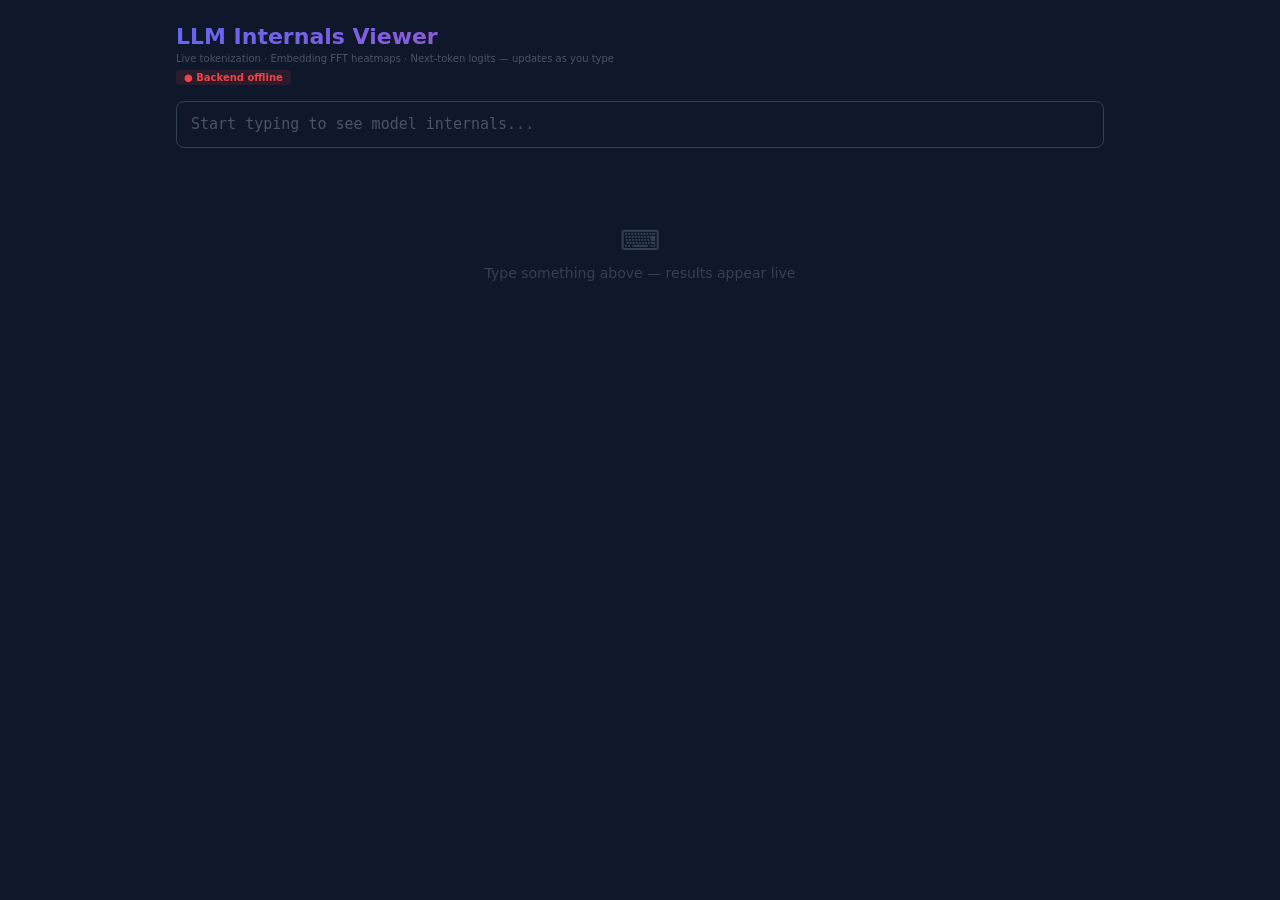
==== llm-embeddings/static/index.html @ e699a142 "llm embeddings" ====
<!DOCTYPE html>
<html lang="en">
<head>
<meta charset="utf-8" />
<meta name="viewport" content="width=device-width, initial-scale=1" />
<title>LLM Internals Viewer</title>
<style>
  *, *::before, *::after { box-sizing: border-box; margin: 0; padding: 0; }
  body { font-family: 'Inter', system-ui, sans-serif; background: #0f172a; color: #e2e8f0; min-height: 100vh; }
  .wrap { max-width: 960px; margin: 0 auto; padding: 24px 16px; }
  h1 { font-size: 22px; font-weight: 700; background: linear-gradient(135deg,#6366f1,#ec4899); -webkit-background-clip: text; -webkit-text-fill-color: transparent; }
  .sub { font-size: 10px; color: #475569; margin-top: 4px; }
  .status { font-size: 10px; padding: 2px 8px; border-radius: 4px; font-weight: 600; display: inline-block; margin-top: 6px; }
  .status.ok { background: #10b98120; color: #10b981; }
  .status.off { background: #ef444420; color: #ef4444; }

  .input-wrap { position: relative; margin: 16px 0; }
  .editor-container { position: relative; min-height: 46px; }
  .editor {
    width: 100%; min-height: 46px; padding: 12px 90px 12px 14px;
    background: transparent; border: 1px solid #334155; border-radius: 8px;
    color: transparent; caret-color: #e2e8f0;
    font-size: 15px; font-family: monospace; line-height: 1.4;
    outline: none; white-space: pre-wrap; word-wrap: break-word;
    position: relative; z-index: 2;
  }
  .editor:focus { border-color: #6366f1; }
  .editor:empty::before { content: attr(data-placeholder); color: #475569; pointer-events: none; }
  .editor-colors {
    position: absolute; top: 0; left: 0; right: 0; bottom: 0;
    padding: 12px 90px 12px 14px;
    font-size: 15px; font-family: monospace; line-height: 1.4;
    white-space: pre-wrap; word-wrap: break-word;
    pointer-events: none; z-index: 1;
    border: 1px solid transparent; border-radius: 8px;
  }
  .editor-colors span { border-radius: 2px; }
  .spinner { position: absolute; right: 14px; top: 14px; width: 18px; height: 18px; border: 2px solid #334155; border-top-color: #6366f1; border-radius: 50%; animation: spin .6s linear infinite; display: none; z-index: 3; }
  .spinner.active { display: block; }
  @keyframes spin { to { transform: rotate(360deg); } }
  .ghost { position: absolute; right: 14px; top: 15px; font-size: 11px; color: #475569; font-family: monospace; pointer-events: none; z-index: 3; }

  .panel { background: #1e293b; border-radius: 10px; padding: 14px; border: 1px solid #334155; margin-bottom: 14px; opacity: 0; transform: translateY(8px); transition: opacity .3s, transform .3s; }
  .panel.visible { opacity: 1; transform: translateY(0); }
  .panel-title { font-size: 11px; color: #94a3b8; font-weight: 600; text-transform: uppercase; letter-spacing: 1px; margin-bottom: 8px; }
  .tokens { display: flex; flex-wrap: wrap; gap: 4px; }
  .tok { padding: 4px 8px; border-radius: 5px; font-size: 13px; font-family: monospace; cursor: pointer; border: 2px solid transparent; transition: all .15s; }
  .tok.sel { color: #fff !important; }
  .tok-info { margin-top: 6px; font-size: 11px; color: #64748b; font-family: monospace; }

  /* Heatmap — tokens as columns, freqs as rows */
  .heatmap-stack { display: flex; flex-direction: column; gap: 18px; }
  .heatmap-section { overflow-x: auto; }
  .heatmap-label { font-size: 10px; color: #94a3b8; font-weight: 600; text-transform: uppercase; letter-spacing: 0.5px; margin-bottom: 4px; }
  .heatmap-table { border-collapse: separate; border-spacing: 1px; }
  .heatmap-table .ht-corner { width: 36px; }
  .heatmap-table .ht-tok-label {
    font-size: 9px; font-family: monospace; text-align: center; padding: 2px 3px;
    max-width: 50px; overflow: hidden; text-overflow: ellipsis; white-space: nowrap;
    cursor: pointer; vertical-align: bottom; height: 22px;
  }
  .heatmap-table .ht-freq-label {
    font-size: 8px; font-family: monospace; color: #64748b; text-align: right;
    padding-right: 4px; white-space: nowrap; height: 14px;
  }
  .heatmap-table .ht-cell {
    width: 18px; min-width: 14px; height: 14px;
    border-radius: 2px; cursor: crosshair; transition: outline .1s;
  }
  .heatmap-table .ht-cell:hover { outline: 1px solid #e2e8f0; outline-offset: -1px; }
  .ht-col-sel { outline: 2px solid #e2e8f0; outline-offset: -1px; }

  .legend { display: flex; align-items: center; gap: 6px; margin-top: 6px; }
  .legend-bar { height: 8px; flex: 1; max-width: 180px; border-radius: 4px; }
  .legend-label { font-size: 9px; color: #64748b; font-family: monospace; }

  .heatmap-tooltip { position: fixed; background: #1e293b; border: 1px solid #475569; border-radius: 6px; padding: 6px 10px; font-size: 11px; font-family: monospace; color: #e2e8f0; pointer-events: none; z-index: 100; display: none; white-space: nowrap; }

  .bar-row { display: flex; align-items: center; gap: 6px; margin-bottom: 3px; }
  .bar-label { width: 80px; font-size: 11px; color: #e2e8f0; text-align: right; font-family: monospace; overflow: hidden; text-overflow: ellipsis; white-space: nowrap; }
  .bar-track { flex: 1; background: #0f172a; border-radius: 3px; height: 20px; overflow: hidden; }
  .bar-fill { height: 100%; border-radius: 3px; transition: width .4s ease; }
  .bar-val { width: 60px; font-size: 10px; color: #94a3b8; font-family: monospace; }
  .bar-extra { width: 55px; font-size: 9px; color: #64748b; font-family: monospace; }

  .note { font-size: 9px; color: #475569; margin-top: 6px; }
  .footer { background: #1e293b22; border-radius: 8px; padding: 10px; border: 1px dashed #334155; font-size: 10px; color: #475569; margin-bottom: 14px; opacity: 0; transition: opacity .3s; }
  .footer.visible { opacity: 1; }
  .footer strong { color: #64748b; }
  .empty-state { text-align: center; padding: 60px 20px; color: #334155; font-size: 14px; }
  .empty-state .arrow { font-size: 28px; margin-bottom: 8px; }
</style>
</head>
<body>
<div class="wrap">
  <h1>LLM Internals Viewer</h1>
  <div class="sub">Live tokenization · Embedding FFT heatmaps · Next-token logits — updates as you type</div>
  <div id="status" class="status off">Checking backend...</div>

  <div class="input-wrap">
    <div class="editor-container">
      <div class="editor-colors" id="editorColors"></div>
      <div class="editor" id="editor" contenteditable="true" data-placeholder="Start typing to see model internals..." spellcheck="false"></div>
    </div>
    <div class="spinner" id="spinner"></div>
    <div class="ghost" id="ghost"></div>
  </div>

  <div id="results">
    <div class="empty-state">
      <div class="arrow">⌨</div>
      Type something above — results appear live
    </div>
  </div>
</div>
<div class="heatmap-tooltip" id="tooltip"></div>

<script>
const COLORS = ["#6366f1","#f59e0b","#10b981","#ef4444","#8b5cf6","#ec4899","#14b8a6","#f97316","#3b82f6","#84cc16"];
const BG_ALPHA = "28";
const STATE = { result: null, selectedToken: 0, pending: null, inflight: false, lastText: "" };
const DEBOUNCE_MS = 250;
let debounceTimer = null;

const editorEl = document.getElementById("editor");
const colorsEl = document.getElementById("editorColors");
const tooltipEl = document.getElementById("tooltip");

const SCALES = {
  input_embed:   { from: [15, 23, 42], to: [99, 102, 241] },
  output_hidden: { from: [15, 23, 42], to: [245, 158, 11] },
  lm_head:       { from: [15, 23, 42], to: [236, 72, 153] },
};

function lerpColor(scale, t) {
  t = Math.max(0, Math.min(1, t));
  const r = Math.round(scale.from[0] + (scale.to[0] - scale.from[0]) * t);
  const g = Math.round(scale.from[1] + (scale.to[1] - scale.from[1]) * t);
  const b = Math.round(scale.from[2] + (scale.to[2] - scale.from[2]) * t);
  return `rgb(${r},${g},${b})`;
}

fetch("/api/health").then(r=>r.json()).then(h=>{
  const el = document.getElementById("status");
  el.className = "status ok";
  el.textContent = `● ${h.model_path} — ${h.device} — dim ${h.hidden_dim} — vocab ${h.vocab_size.toLocaleString()}`;
}).catch(()=>{ document.getElementById("status").textContent = "● Backend offline"; });

function getEditorText() { return editorEl.innerText.replace(/\n$/,""); }

function renderColoredTokens(text, tokens) {
  if (!tokens?.length || !text) { colorsEl.innerHTML = ""; return; }
  let html = "", pos = 0;
  tokens.forEach((t, i) => {
    const c = COLORS[i % COLORS.length];
    const idx = text.indexOf(t.text, pos);
    if (idx > pos) html += escHtml(text.slice(pos, idx));
    const start = idx >= 0 ? idx : pos;
    html += `<span style="color:${c};background:${c}${BG_ALPHA}">${escHtml(t.text)}</span>`;
    pos = start + t.text.length;
  });
  if (pos < text.length) html += escHtml(text.slice(pos));
  colorsEl.innerHTML = html;
}

editorEl.addEventListener("input", function() {
  clearTimeout(debounceTimer);
  const text = getEditorText();
  if (!text) {
    STATE.result = null; colorsEl.innerHTML = "";
    document.getElementById("results").innerHTML = '<div class="empty-state"><div class="arrow">⌨</div>Type something above — results appear live</div>';
    document.getElementById("ghost").textContent = "";
    return;
  }
  debounceTimer = setTimeout(() => fireRequest(text), DEBOUNCE_MS);
});

editorEl.addEventListener("paste", function(e) {
  e.preventDefault();
  document.execCommand("insertText", false, (e.clipboardData || window.clipboardData).getData("text/plain"));
});

editorEl.addEventListener("keydown", function(e) {
  if (e.key === "Tab" && STATE.result?.logits?.length) {
    e.preventDefault();
    document.execCommand("insertText", false, STATE.result.logits[0].token);
  }
});

async function fireRequest(text) {
  if (text === STATE.lastText) return;
  if (STATE.inflight) { STATE.pending = text; return; }
  STATE.inflight = true; STATE.lastText = text;
  document.getElementById("spinner").classList.add("active");
  try {
    const r = await fetch("/api/analyze", { method: "POST", headers: {"Content-Type":"application/json"}, body: JSON.stringify({ text }) });
    if (!r.ok) throw new Error(`HTTP ${r.status}`);
    const data = await r.json();
    const cur = getEditorText();
    if (text === cur || !STATE.pending) {
      STATE.result = data;
      STATE.selectedToken = Math.max(0, data.tokens.length - 1);
      renderColoredTokens(text, data.tokens);
      render();
    }
  } catch(e) { console.error("analyze error:", e); }
  STATE.inflight = false;
  document.getElementById("spinner").classList.remove("active");
  if (STATE.pending) { const n = STATE.pending; STATE.pending = null; fireRequest(n); }
}

function selectToken(i) { STATE.selectedToken = i; render(); }

// Build transposed heatmap: rows = freq bins, columns = tokens
function buildHeatmap(label, scaleKey, fftObj, tokens, selectedToken) {
  const { freqs, values } = fftObj; // values[token_idx][freq_idx]
  const scale = SCALES[scaleKey];
  const nTok = tokens.length;
  const nFreq = freqs.length;

  let gmax = 0;
  values.forEach(row => row.forEach(v => { if (v > gmax) gmax = v; }));
  if (gmax === 0) gmax = 1;

  let html = `<div class="heatmap-section"><div class="heatmap-label">${label}</div>`;
  html += `<table class="heatmap-table">`;

  // Header row: corner + token labels
  html += `<tr><td class="ht-corner"></td>`;
  tokens.forEach((t, ci) => {
    const c = COLORS[ci % COLORS.length];
    const sel = ci === selectedToken;
    const display = t.text.replace(/ /g,"·").replace(/\n/g,"↵");
    html += `<td class="ht-tok-label" style="color:${c};${sel ? 'font-weight:700;text-decoration:underline' : ''}" onclick="selectToken(${ci})">${escHtml(display)}</td>`;
  });
  html += `</tr>`;

  // Each row = one frequency bin
  for (let fi = 0; fi < nFreq; fi++) {
    html += `<tr><td class="ht-freq-label">f${freqs[fi]}</td>`;
    for (let ti = 0; ti < nTok; ti++) {
      const v = values[ti][fi];
      const t = v / gmax;
      const bg = lerpColor(scale, t);
      const sel = ti === selectedToken ? " ht-col-sel" : "";
      html += `<td class="ht-cell${sel}" style="background:${bg}" data-token="${escAttr(tokens[ti].text)}" data-freq="${freqs[fi]}" data-val="${v.toFixed(4)}" data-scale="${scaleKey}"></td>`;
    }
    html += `</tr>`;
  }
  html += `</table>`;

  const gradStops = [0, 0.25, 0.5, 0.75, 1].map(t => lerpColor(scale, t)).join(",");
  html += `<div class="legend"><span class="legend-label">0</span><div class="legend-bar" style="background:linear-gradient(to right,${gradStops})"></div><span class="legend-label">${gmax.toFixed(2)}</span></div>`;
  html += `</div>`;
  return html;
}

function render() {
  const { result: R, selectedToken: si } = STATE;
  if (!R) return;
  const text = getEditorText();

  document.getElementById("ghost").textContent = R.logits.length > 0 ? "Tab → " + R.logits[0].token : "";

  let tokHtml = R.tokens.map((t,i) => {
    const c = COLORS[i % COLORS.length];
    const sel = i === si;
    const display = t.text.replace(/ /g,"·").replace(/\n/g,"↵");
    return `<span class="tok${sel?" sel":""}" onclick="selectToken(${i})" style="background:${sel?c:c+'25'};color:${sel?'#fff':c};${sel?'border-color:'+c:''}">${display}</span>`;
  }).join("");
  const cur = R.tokens[si];
  if (cur) tokHtml += `<div class="tok-info">ID: ${cur.id} — "${cur.text}"</div>`;

  const heatmaps = buildHeatmap("Input Embeddings (embed_tokens → FFT top 20)", "input_embed", R.fft.input_embed, R.tokens, si)
    + buildHeatmap("Output Hidden States (last layer → FFT top 20)", "output_hidden", R.fft.output_hidden, R.tokens, si)
    + buildHeatmap("LM Head Weights (lm_head → FFT top 20)", "lm_head", R.fft.lm_head, R.tokens, si);

  const lMax = R.logits[0]?.prob || 0.5;
  let logHtml = R.logits.map(d => {
    const w = (d.prob / lMax) * 100;
    const pStr = d.prob < 0.001 ? d.prob.toExponential(2) : d.prob.toFixed(4);
    return `<div class="bar-row"><div class="bar-label">${escHtml(d.token)}</div><div class="bar-track"><div class="bar-fill" style="width:${w}%;background:#10b981"></div></div><div class="bar-val">${pStr}</div><div class="bar-extra">(${d.logit})</div></div>`;
  }).join("");

  document.getElementById("results").innerHTML = `
    <div class="panel visible">
      <div class="panel-title">① Tokenization — ${R.tokens.length} tokens</div>
      <div class="tokens">${tokHtml}</div>
    </div>
    <div class="panel visible">
      <div class="panel-title">② Embedding FFT Heatmaps (20 × N)</div>
      <div class="heatmap-stack">${heatmaps}</div>
    </div>
    <div class="panel visible">
      <div class="panel-title">③ Next-Token Logits → softmax</div>
      <div style="font-size:10px;color:#64748b;margin-bottom:8px">P(next | "${escHtml(text)}") — top ${R.logits.length} · <span style="color:#6366f1">Tab</span> to accept</div>
      ${logHtml}
    </div>
    <div class="footer visible">
      <strong>Model:</strong> ${R.model_path} on ${R.device} · vocab ${R.vocab_size.toLocaleString()} · hidden dim ${R.hidden_dim} · Real forward pass
    </div>`;

  document.querySelectorAll(".ht-cell").forEach(cell => {
    cell.addEventListener("mouseenter", showTooltip);
    cell.addEventListener("mouseleave", hideTooltip);
  });
}

function showTooltip(e) {
  const c = e.target;
  const s = SCALES[c.dataset.scale];
  tooltipEl.innerHTML = `<span style="color:${s ? lerpColor(s,1) : '#fff'}">${escHtml(c.dataset.token)}</span> · freq ${c.dataset.freq} · mag ${c.dataset.val}`;
  tooltipEl.style.display = "block";
  tooltipEl.style.left = (e.clientX + 12) + "px";
  tooltipEl.style.top = (e.clientY - 30) + "px";
}
function hideTooltip() { tooltipEl.style.display = "none"; }

function escHtml(s) { const d=document.createElement("div"); d.textContent=s; return d.innerHTML; }
function escAttr(s) { return s.replace(/&/g,"&amp;").replace(/"/g,"&quot;").replace(/</g,"&lt;"); }
</script>
</body>
</html>
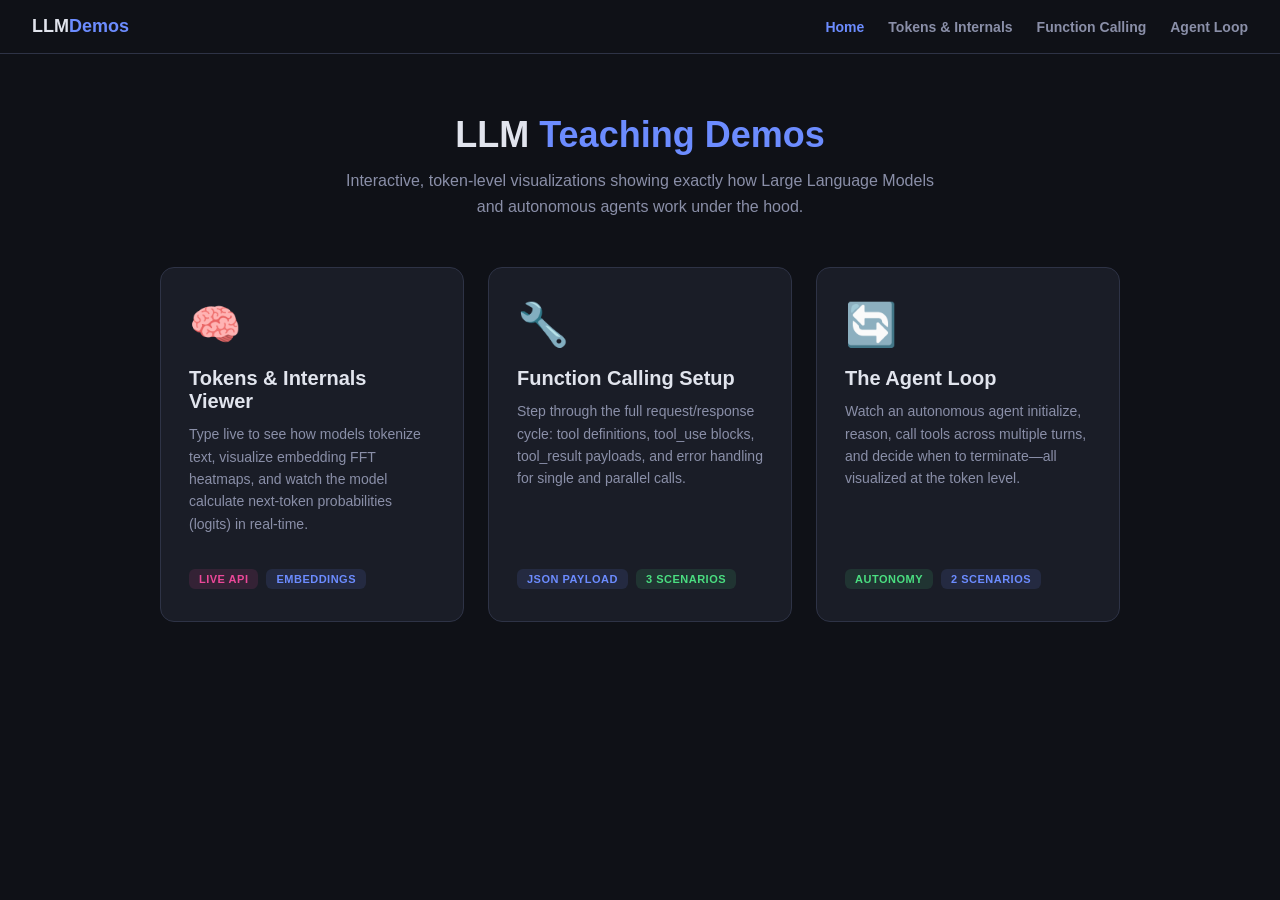
==== commit ad3e514b: "visualization" ====
--- a/llm-embeddings/static/index.html
+++ b/llm-embeddings/static/index.html
@@ -1,323 +1,61 @@
 <!DOCTYPE html>
 <html lang="en">
 <head>
-<meta charset="utf-8" />
-<meta name="viewport" content="width=device-width, initial-scale=1" />
-<title>LLM Internals Viewer</title>
-<style>
-  *, *::before, *::after { box-sizing: border-box; margin: 0; padding: 0; }
-  body { font-family: 'Inter', system-ui, sans-serif; background: #0f172a; color: #e2e8f0; min-height: 100vh; }
-  .wrap { max-width: 960px; margin: 0 auto; padding: 24px 16px; }
-  h1 { font-size: 22px; font-weight: 700; background: linear-gradient(135deg,#6366f1,#ec4899); -webkit-background-clip: text; -webkit-text-fill-color: transparent; }
-  .sub { font-size: 10px; color: #475569; margin-top: 4px; }
-  .status { font-size: 10px; padding: 2px 8px; border-radius: 4px; font-weight: 600; display: inline-block; margin-top: 6px; }
-  .status.ok { background: #10b98120; color: #10b981; }
-  .status.off { background: #ef444420; color: #ef4444; }
-
-  .input-wrap { position: relative; margin: 16px 0; }
-  .editor-container { position: relative; min-height: 46px; }
-  .editor {
-    width: 100%; min-height: 46px; padding: 12px 90px 12px 14px;
-    background: transparent; border: 1px solid #334155; border-radius: 8px;
-    color: transparent; caret-color: #e2e8f0;
-    font-size: 15px; font-family: monospace; line-height: 1.4;
-    outline: none; white-space: pre-wrap; word-wrap: break-word;
-    position: relative; z-index: 2;
-  }
-  .editor:focus { border-color: #6366f1; }
-  .editor:empty::before { content: attr(data-placeholder); color: #475569; pointer-events: none; }
-  .editor-colors {
-    position: absolute; top: 0; left: 0; right: 0; bottom: 0;
-    padding: 12px 90px 12px 14px;
-    font-size: 15px; font-family: monospace; line-height: 1.4;
-    white-space: pre-wrap; word-wrap: break-word;
-    pointer-events: none; z-index: 1;
-    border: 1px solid transparent; border-radius: 8px;
-  }
-  .editor-colors span { border-radius: 2px; }
-  .spinner { position: absolute; right: 14px; top: 14px; width: 18px; height: 18px; border: 2px solid #334155; border-top-color: #6366f1; border-radius: 50%; animation: spin .6s linear infinite; display: none; z-index: 3; }
-  .spinner.active { display: block; }
-  @keyframes spin { to { transform: rotate(360deg); } }
-  .ghost { position: absolute; right: 14px; top: 15px; font-size: 11px; color: #475569; font-family: monospace; pointer-events: none; z-index: 3; }
-
-  .panel { background: #1e293b; border-radius: 10px; padding: 14px; border: 1px solid #334155; margin-bottom: 14px; opacity: 0; transform: translateY(8px); transition: opacity .3s, transform .3s; }
-  .panel.visible { opacity: 1; transform: translateY(0); }
-  .panel-title { font-size: 11px; color: #94a3b8; font-weight: 600; text-transform: uppercase; letter-spacing: 1px; margin-bottom: 8px; }
-  .tokens { display: flex; flex-wrap: wrap; gap: 4px; }
-  .tok { padding: 4px 8px; border-radius: 5px; font-size: 13px; font-family: monospace; cursor: pointer; border: 2px solid transparent; transition: all .15s; }
-  .tok.sel { color: #fff !important; }
-  .tok-info { margin-top: 6px; font-size: 11px; color: #64748b; font-family: monospace; }
-
-  /* Heatmap — tokens as columns, freqs as rows */
-  .heatmap-stack { display: flex; flex-direction: column; gap: 18px; }
-  .heatmap-section { overflow-x: auto; }
-  .heatmap-label { font-size: 10px; color: #94a3b8; font-weight: 600; text-transform: uppercase; letter-spacing: 0.5px; margin-bottom: 4px; }
-  .heatmap-table { border-collapse: separate; border-spacing: 1px; }
-  .heatmap-table .ht-corner { width: 36px; }
-  .heatmap-table .ht-tok-label {
-    font-size: 9px; font-family: monospace; text-align: center; padding: 2px 3px;
-    max-width: 50px; overflow: hidden; text-overflow: ellipsis; white-space: nowrap;
-    cursor: pointer; vertical-align: bottom; height: 22px;
-  }
-  .heatmap-table .ht-freq-label {
-    font-size: 8px; font-family: monospace; color: #64748b; text-align: right;
-    padding-right: 4px; white-space: nowrap; height: 14px;
-  }
-  .heatmap-table .ht-cell {
-    width: 18px; min-width: 14px; height: 14px;
-    border-radius: 2px; cursor: crosshair; transition: outline .1s;
-  }
-  .heatmap-table .ht-cell:hover { outline: 1px solid #e2e8f0; outline-offset: -1px; }
-  .ht-col-sel { outline: 2px solid #e2e8f0; outline-offset: -1px; }
-
-  .legend { display: flex; align-items: center; gap: 6px; margin-top: 6px; }
-  .legend-bar { height: 8px; flex: 1; max-width: 180px; border-radius: 4px; }
-  .legend-label { font-size: 9px; color: #64748b; font-family: monospace; }
-
-  .heatmap-tooltip { position: fixed; background: #1e293b; border: 1px solid #475569; border-radius: 6px; padding: 6px 10px; font-size: 11px; font-family: monospace; color: #e2e8f0; pointer-events: none; z-index: 100; display: none; white-space: nowrap; }
-
-  .bar-row { display: flex; align-items: center; gap: 6px; margin-bottom: 3px; }
-  .bar-label { width: 80px; font-size: 11px; color: #e2e8f0; text-align: right; font-family: monospace; overflow: hidden; text-overflow: ellipsis; white-space: nowrap; }
-  .bar-track { flex: 1; background: #0f172a; border-radius: 3px; height: 20px; overflow: hidden; }
-  .bar-fill { height: 100%; border-radius: 3px; transition: width .4s ease; }
-  .bar-val { width: 60px; font-size: 10px; color: #94a3b8; font-family: monospace; }
-  .bar-extra { width: 55px; font-size: 9px; color: #64748b; font-family: monospace; }
-
-  .note { font-size: 9px; color: #475569; margin-top: 6px; }
-  .footer { background: #1e293b22; border-radius: 8px; padding: 10px; border: 1px dashed #334155; font-size: 10px; color: #475569; margin-bottom: 14px; opacity: 0; transition: opacity .3s; }
-  .footer.visible { opacity: 1; }
-  .footer strong { color: #64748b; }
-  .empty-state { text-align: center; padding: 60px 20px; color: #334155; font-size: 14px; }
-  .empty-state .arrow { font-size: 28px; margin-bottom: 8px; }
-</style>
+<meta charset="UTF-8">
+<meta name="viewport" content="width=device-width, initial-scale=1.0">
+<title>LLM Teaching Demos</title>
+<link rel="stylesheet" href="style.css">
 </head>
 <body>
-<div class="wrap">
-  <h1>LLM Internals Viewer</h1>
-  <div class="sub">Live tokenization · Embedding FFT heatmaps · Next-token logits — updates as you type</div>
-  <div id="status" class="status off">Checking backend...</div>
 
-  <div class="input-wrap">
-    <div class="editor-container">
-      <div class="editor-colors" id="editorColors"></div>
-      <div class="editor" id="editor" contenteditable="true" data-placeholder="Start typing to see model internals..." spellcheck="false"></div>
+  <nav class="navbar">
+    <a href="index.html" class="nav-brand">LLM<span>Demos</span></a>
+    <div class="nav-links">
+      <a href="index.html" class="active">Home</a>
+      <a href="tokens.html">Tokens & Internals</a>
+      <a href="function.html">Function Calling</a>
+      <a href="agent.html">Agent Loop</a>
     </div>
-    <div class="spinner" id="spinner"></div>
-    <div class="ghost" id="ghost"></div>
-  </div>
+  </nav>
 
-  <div id="results">
-    <div class="empty-state">
-      <div class="arrow">⌨</div>
-      Type something above — results appear live
+  <main class="center-layout">
+    <div class="hero">
+      <h1>LLM <span>Teaching Demos</span></h1>
+      <p>Interactive, token-level visualizations showing exactly how Large Language Models and autonomous agents work under the hood.</p>
     </div>
-  </div>
-</div>
-<div class="heatmap-tooltip" id="tooltip"></div>
 
-<script>
-const COLORS = ["#6366f1","#f59e0b","#10b981","#ef4444","#8b5cf6","#ec4899","#14b8a6","#f97316","#3b82f6","#84cc16"];
-const BG_ALPHA = "28";
-const STATE = { result: null, selectedToken: 0, pending: null, inflight: false, lastText: "" };
-const DEBOUNCE_MS = 250;
-let debounceTimer = null;
+    <div class="cards">
+      <a class="card" href="tokens.html">
+        <div class="icon">🧠</div>
+        <h2>Tokens & Internals Viewer</h2>
+        <p>Type live to see how models tokenize text, visualize embedding FFT heatmaps, and watch the model calculate next-token probabilities (logits) in real-time.</p>
+        <div class="tags">
+          <span class="tag pink">Live API</span>
+          <span class="tag blue">Embeddings</span>
+        </div>
+      </a>
 
-const editorEl = document.getElementById("editor");
-const colorsEl = document.getElementById("editorColors");
-const tooltipEl = document.getElementById("tooltip");
+      <a class="card" href="function.html">
+        <div class="icon">🔧</div>
+        <h2>Function Calling Setup</h2>
+        <p>Step through the full request/response cycle: tool definitions, tool_use blocks, tool_result payloads, and error handling for single and parallel calls.</p>
+        <div class="tags">
+          <span class="tag blue">JSON Payload</span>
+          <span class="tag green">3 Scenarios</span>
+        </div>
+      </a>
 
-const SCALES = {
-  input_embed:   { from: [15, 23, 42], to: [99, 102, 241] },
-  output_hidden: { from: [15, 23, 42], to: [245, 158, 11] },
-  lm_head:       { from: [15, 23, 42], to: [236, 72, 153] },
-};
+      <a class="card" href="agent.html">
+        <div class="icon">🔄</div>
+        <h2>The Agent Loop</h2>
+        <p>Watch an autonomous agent initialize, reason, call tools across multiple turns, and decide when to terminate—all visualized at the token level.</p>
+        <div class="tags">
+          <span class="tag green">Autonomy</span>
+          <span class="tag blue">2 Scenarios</span>
+        </div>
+      </a>
+    </div>
+  </main>
 
-function lerpColor(scale, t) {
-  t = Math.max(0, Math.min(1, t));
-  const r = Math.round(scale.from[0] + (scale.to[0] - scale.from[0]) * t);
-  const g = Math.round(scale.from[1] + (scale.to[1] - scale.from[1]) * t);
-  const b = Math.round(scale.from[2] + (scale.to[2] - scale.from[2]) * t);
-  return `rgb(${r},${g},${b})`;
-}
-
-fetch("/api/health").then(r=>r.json()).then(h=>{
-  const el = document.getElementById("status");
-  el.className = "status ok";
-  el.textContent = `● ${h.model_path} — ${h.device} — dim ${h.hidden_dim} — vocab ${h.vocab_size.toLocaleString()}`;
-}).catch(()=>{ document.getElementById("status").textContent = "● Backend offline"; });
-
-function getEditorText() { return editorEl.innerText.replace(/\n$/,""); }
-
-function renderColoredTokens(text, tokens) {
-  if (!tokens?.length || !text) { colorsEl.innerHTML = ""; return; }
-  let html = "", pos = 0;
-  tokens.forEach((t, i) => {
-    const c = COLORS[i % COLORS.length];
-    const idx = text.indexOf(t.text, pos);
-    if (idx > pos) html += escHtml(text.slice(pos, idx));
-    const start = idx >= 0 ? idx : pos;
-    html += `<span style="color:${c};background:${c}${BG_ALPHA}">${escHtml(t.text)}</span>`;
-    pos = start + t.text.length;
-  });
-  if (pos < text.length) html += escHtml(text.slice(pos));
-  colorsEl.innerHTML = html;
-}
-
-editorEl.addEventListener("input", function() {
-  clearTimeout(debounceTimer);
-  const text = getEditorText();
-  if (!text) {
-    STATE.result = null; colorsEl.innerHTML = "";
-    document.getElementById("results").innerHTML = '<div class="empty-state"><div class="arrow">⌨</div>Type something above — results appear live</div>';
-    document.getElementById("ghost").textContent = "";
-    return;
-  }
-  debounceTimer = setTimeout(() => fireRequest(text), DEBOUNCE_MS);
-});
-
-editorEl.addEventListener("paste", function(e) {
-  e.preventDefault();
-  document.execCommand("insertText", false, (e.clipboardData || window.clipboardData).getData("text/plain"));
-});
-
-editorEl.addEventListener("keydown", function(e) {
-  if (e.key === "Tab" && STATE.result?.logits?.length) {
-    e.preventDefault();
-    document.execCommand("insertText", false, STATE.result.logits[0].token);
-  }
-});
-
-async function fireRequest(text) {
-  if (text === STATE.lastText) return;
-  if (STATE.inflight) { STATE.pending = text; return; }
-  STATE.inflight = true; STATE.lastText = text;
-  document.getElementById("spinner").classList.add("active");
-  try {
-    const r = await fetch("/api/analyze", { method: "POST", headers: {"Content-Type":"application/json"}, body: JSON.stringify({ text }) });
-    if (!r.ok) throw new Error(`HTTP ${r.status}`);
-    const data = await r.json();
-    const cur = getEditorText();
-    if (text === cur || !STATE.pending) {
-      STATE.result = data;
-      STATE.selectedToken = Math.max(0, data.tokens.length - 1);
-      renderColoredTokens(text, data.tokens);
-      render();
-    }
-  } catch(e) { console.error("analyze error:", e); }
-  STATE.inflight = false;
-  document.getElementById("spinner").classList.remove("active");
-  if (STATE.pending) { const n = STATE.pending; STATE.pending = null; fireRequest(n); }
-}
-
-function selectToken(i) { STATE.selectedToken = i; render(); }
-
-// Build transposed heatmap: rows = freq bins, columns = tokens
-function buildHeatmap(label, scaleKey, fftObj, tokens, selectedToken) {
-  const { freqs, values } = fftObj; // values[token_idx][freq_idx]
-  const scale = SCALES[scaleKey];
-  const nTok = tokens.length;
-  const nFreq = freqs.length;
-
-  let gmax = 0;
-  values.forEach(row => row.forEach(v => { if (v > gmax) gmax = v; }));
-  if (gmax === 0) gmax = 1;
-
-  let html = `<div class="heatmap-section"><div class="heatmap-label">${label}</div>`;
-  html += `<table class="heatmap-table">`;
-
-  // Header row: corner + token labels
-  html += `<tr><td class="ht-corner"></td>`;
-  tokens.forEach((t, ci) => {
-    const c = COLORS[ci % COLORS.length];
-    const sel = ci === selectedToken;
-    const display = t.text.replace(/ /g,"·").replace(/\n/g,"↵");
-    html += `<td class="ht-tok-label" style="color:${c};${sel ? 'font-weight:700;text-decoration:underline' : ''}" onclick="selectToken(${ci})">${escHtml(display)}</td>`;
-  });
-  html += `</tr>`;
-
-  // Each row = one frequency bin
-  for (let fi = 0; fi < nFreq; fi++) {
-    html += `<tr><td class="ht-freq-label">f${freqs[fi]}</td>`;
-    for (let ti = 0; ti < nTok; ti++) {
-      const v = values[ti][fi];
-      const t = v / gmax;
-      const bg = lerpColor(scale, t);
-      const sel = ti === selectedToken ? " ht-col-sel" : "";
-      html += `<td class="ht-cell${sel}" style="background:${bg}" data-token="${escAttr(tokens[ti].text)}" data-freq="${freqs[fi]}" data-val="${v.toFixed(4)}" data-scale="${scaleKey}"></td>`;
-    }
-    html += `</tr>`;
-  }
-  html += `</table>`;
-
-  const gradStops = [0, 0.25, 0.5, 0.75, 1].map(t => lerpColor(scale, t)).join(",");
-  html += `<div class="legend"><span class="legend-label">0</span><div class="legend-bar" style="background:linear-gradient(to right,${gradStops})"></div><span class="legend-label">${gmax.toFixed(2)}</span></div>`;
-  html += `</div>`;
-  return html;
-}
-
-function render() {
-  const { result: R, selectedToken: si } = STATE;
-  if (!R) return;
-  const text = getEditorText();
-
-  document.getElementById("ghost").textContent = R.logits.length > 0 ? "Tab → " + R.logits[0].token : "";
-
-  let tokHtml = R.tokens.map((t,i) => {
-    const c = COLORS[i % COLORS.length];
-    const sel = i === si;
-    const display = t.text.replace(/ /g,"·").replace(/\n/g,"↵");
-    return `<span class="tok${sel?" sel":""}" onclick="selectToken(${i})" style="background:${sel?c:c+'25'};color:${sel?'#fff':c};${sel?'border-color:'+c:''}">${display}</span>`;
-  }).join("");
-  const cur = R.tokens[si];
-  if (cur) tokHtml += `<div class="tok-info">ID: ${cur.id} — "${cur.text}"</div>`;
-
-  const heatmaps = buildHeatmap("Input Embeddings (embed_tokens → FFT top 20)", "input_embed", R.fft.input_embed, R.tokens, si)
-    + buildHeatmap("Output Hidden States (last layer → FFT top 20)", "output_hidden", R.fft.output_hidden, R.tokens, si)
-    + buildHeatmap("LM Head Weights (lm_head → FFT top 20)", "lm_head", R.fft.lm_head, R.tokens, si);
-
-  const lMax = R.logits[0]?.prob || 0.5;
-  let logHtml = R.logits.map(d => {
-    const w = (d.prob / lMax) * 100;
-    const pStr = d.prob < 0.001 ? d.prob.toExponential(2) : d.prob.toFixed(4);
-    return `<div class="bar-row"><div class="bar-label">${escHtml(d.token)}</div><div class="bar-track"><div class="bar-fill" style="width:${w}%;background:#10b981"></div></div><div class="bar-val">${pStr}</div><div class="bar-extra">(${d.logit})</div></div>`;
-  }).join("");
-
-  document.getElementById("results").innerHTML = `
-    <div class="panel visible">
-      <div class="panel-title">① Tokenization — ${R.tokens.length} tokens</div>
-      <div class="tokens">${tokHtml}</div>
-    </div>
-    <div class="panel visible">
-      <div class="panel-title">② Embedding FFT Heatmaps (20 × N)</div>
-      <div class="heatmap-stack">${heatmaps}</div>
-    </div>
-    <div class="panel visible">
-      <div class="panel-title">③ Next-Token Logits → softmax</div>
-      <div style="font-size:10px;color:#64748b;margin-bottom:8px">P(next | "${escHtml(text)}") — top ${R.logits.length} · <span style="color:#6366f1">Tab</span> to accept</div>
-      ${logHtml}
-    </div>
-    <div class="footer visible">
-      <strong>Model:</strong> ${R.model_path} on ${R.device} · vocab ${R.vocab_size.toLocaleString()} · hidden dim ${R.hidden_dim} · Real forward pass
-    </div>`;
-
-  document.querySelectorAll(".ht-cell").forEach(cell => {
-    cell.addEventListener("mouseenter", showTooltip);
-    cell.addEventListener("mouseleave", hideTooltip);
-  });
-}
-
-function showTooltip(e) {
-  const c = e.target;
-  const s = SCALES[c.dataset.scale];
-  tooltipEl.innerHTML = `<span style="color:${s ? lerpColor(s,1) : '#fff'}">${escHtml(c.dataset.token)}</span> · freq ${c.dataset.freq} · mag ${c.dataset.val}`;
-  tooltipEl.style.display = "block";
-  tooltipEl.style.left = (e.clientX + 12) + "px";
-  tooltipEl.style.top = (e.clientY - 30) + "px";
-}
-function hideTooltip() { tooltipEl.style.display = "none"; }
-
-function escHtml(s) { const d=document.createElement("div"); d.textContent=s; return d.innerHTML; }
-function escAttr(s) { return s.replace(/&/g,"&amp;").replace(/"/g,"&quot;").replace(/</g,"&lt;"); }
-</script>
 </body>
 </html>
--- a/llm-embeddings/static/style.css
+++ b/llm-embeddings/static/style.css
@@ -0,0 +1,287 @@
+/* =========================================
+   1. GLOBAL VARIABLES & BASE RESET
+   ========================================= */
+:root {
+  --bg: #0f1117;
+  --surface: #1a1d27;
+  --surface2: #232734;
+  --border: #2e3346;
+  --text: #e1e4ed;
+  --text-dim: #8a8fa8;
+  --accent: #6c8cff;
+  --accent-dim: #3d5abf;
+  --green: #4ade80;
+  --green-dim: #166534;
+  --orange: #fb923c;
+  --orange-dim: #7c3a12;
+  --pink: #ec4899;
+  --pink-dim: #831843;
+  --yellow: #facc15;
+  --red: #f87171;
+  --cyan: #22d3ee;
+  --mono: 'SF Mono', 'Cascadia Code', 'Fira Code', Consolas, monospace;
+  --sans: 'Inter', -apple-system, BlinkMacSystemFont, 'Segoe UI', Roboto, sans-serif;
+}
+
+*, *::before, *::after {
+  margin: 0;
+  padding: 0;
+  box-sizing: border-box;
+}
+
+body {
+  background: var(--bg);
+  color: var(--text);
+  font-family: var(--sans);
+  min-height: 100vh;
+  display: flex;
+  flex-direction: column;
+}
+
+/* =========================================
+   2. NAVIGATION BAR
+   ========================================= */
+.navbar {
+  display: flex;
+  align-items: center;
+  justify-content: space-between;
+  padding: 16px 32px;
+  background: var(--bg);
+  border-bottom: 1px solid var(--border);
+  position: sticky;
+  top: 0;
+  z-index: 100;
+}
+
+.nav-brand { font-size: 18px; font-weight: 800; color: var(--text); text-decoration: none; }
+.nav-brand span { color: var(--accent); }
+
+.nav-links { display: flex; gap: 24px; }
+.nav-links a { color: var(--text-dim); text-decoration: none; font-size: 14px; font-weight: 600; transition: color 0.2s; }
+.nav-links a:hover { color: var(--text); }
+.nav-links a.active { color: var(--accent); }
+
+@media (max-width: 600px) {
+  .navbar { flex-direction: column; gap: 16px; padding: 16px; }
+  .nav-links { flex-wrap: wrap; justify-content: center; }
+}
+
+/* =========================================
+   3. SHARED COMPONENTS (LANDING/CARDS)
+   ========================================= */
+main.center-layout {
+  flex: 1;
+  display: flex;
+  flex-direction: column;
+  align-items: center;
+  padding: 60px 20px;
+}
+
+.hero { text-align: center; margin-bottom: 48px; max-width: 600px; }
+.hero h1 { font-size: 36px; font-weight: 800; margin-bottom: 12px; }
+.hero h1 span { color: var(--accent); }
+.hero p, .subtitle { color: var(--text-dim); font-size: 16px; line-height: 1.6; }
+
+.cards {
+  display: grid;
+  grid-template-columns: repeat(auto-fit, minmax(300px, 1fr));
+  gap: 24px;
+  max-width: 960px;
+  width: 100%;
+}
+
+.card {
+  background: var(--surface);
+  border: 1px solid var(--border);
+  border-radius: 14px;
+  padding: 32px 28px;
+  text-decoration: none;
+  color: var(--text);
+  transition: all 0.2s ease;
+  display: flex;
+  flex-direction: column;
+}
+
+.card:hover {
+  border-color: var(--accent);
+  transform: translateY(-4px);
+  box-shadow: 0 12px 40px rgba(0,0,0,0.4);
+  background: var(--surface2);
+}
+
+.card .icon { font-size: 42px; margin-bottom: 18px; }
+.card h2 { font-size: 20px; font-weight: 700; margin-bottom: 10px; }
+.card p { color: var(--text-dim); font-size: 14px; line-height: 1.6; flex: 1; }
+
+.tags { margin-top: 20px; display: flex; gap: 8px; flex-wrap: wrap; }
+.tag { display: inline-block; padding: 4px 10px; border-radius: 6px; font-size: 11px; font-weight: 600; text-transform: uppercase; letter-spacing: 0.5px; margin-top: 14px; }
+.tag.blue { background: rgba(108,140,255,.12); color: var(--accent); }
+.tag.green { background: rgba(74,222,128,.12); color: var(--green); }
+.tag.pink { background: rgba(236,72,153,.12); color: var(--pink); }
+
+
+/* =========================================
+   4. AGENT LOOP STYLES (agent.html)
+   ========================================= */
+header.app-header { padding: 20px 32px; border-bottom: 1px solid var(--border); display: flex; align-items: center; gap: 16px; flex-wrap: wrap; }
+header.app-header h1 { font-size: 20px; font-weight: 700; }
+header.app-header h1 span { color: var(--accent); } /* Default to accent */
+header.app-header.green h1 span { color: var(--green); }
+header.app-header p { color: var(--text-dim); font-size: 13px; }
+
+.layout { display: flex; height: calc(100vh - 73px); flex: 1; }
+.panel-left { width: 360px; min-width: 300px; border-right: 1px solid var(--border); display: flex; flex-direction: column; overflow-y: auto; }
+.panel-right { flex: 1; display: flex; flex-direction: column; overflow: hidden; }
+
+.section-title { font-size: 11px; font-weight: 700; text-transform: uppercase; letter-spacing: 1.2px; color: var(--text-dim); padding: 16px 20px 8px; }
+
+.scenario-btn { display: block; width: calc(100% - 24px); margin: 4px 12px; padding: 12px 16px; background: var(--surface); border: 1px solid var(--border); border-radius: 8px; color: var(--text); font-size: 13px; cursor: pointer; text-align: left; transition: all .15s; }
+.scenario-btn:hover { border-color: var(--accent-dim); background: var(--surface2); }
+.scenario-btn.active { border-color: var(--accent); background: rgba(108,140,255,.08); }
+.theme-green .scenario-btn.active { border-color: var(--green); background: rgba(74,222,128,.06); }
+.scenario-btn .label { font-weight: 600; margin-bottom: 2px; }
+.scenario-btn .desc { color: var(--text-dim); font-size: 11px; }
+
+.loop-viz { padding: 16px 20px; border-top: 1px solid var(--border); }
+.loop-viz-title { font-size: 11px; font-weight: 700; text-transform: uppercase; letter-spacing: 1px; color: var(--text-dim); margin-bottom: 10px; }
+.loop-track { display: flex; flex-direction: column; gap: 4px; }
+.loop-iter { display: flex; align-items: center; gap: 8px; padding: 6px 10px; border-radius: 6px; font-size: 11px; font-family: var(--mono); background: var(--surface); border: 1px solid var(--border); transition: all .25s; }
+.loop-iter.active { border-color: var(--cyan); background: rgba(34,211,238,.06); }
+.loop-iter.done { border-color: var(--green-dim); opacity: .7; }
+.loop-iter .iter-label { color: var(--text-dim); min-width: 22px; }
+.loop-iter .iter-action { color: var(--text); flex: 1; }
+.loop-iter .iter-badge { padding: 2px 7px; border-radius: 4px; font-size: 9px; font-weight: 700; text-transform: uppercase; }
+
+.badge-tool { background: rgba(251,146,60,.15); color: var(--orange); }
+.badge-end { background: rgba(74,222,128,.15); color: var(--green); }
+.badge-init { background: rgba(108,140,255,.15); color: var(--accent); }
+
+.controls { padding: 16px 20px; border-top: 1px solid var(--border); margin-top: auto; }
+.controls button { width: 100%; padding: 10px; border-radius: 8px; border: none; font-size: 14px; font-weight: 600; cursor: pointer; transition: all .15s; }
+.btn-play { background: var(--accent); color: #fff; margin-bottom: 8px; }
+.theme-green .btn-play { background: var(--green); color: #000; }
+.btn-play:hover { opacity: 0.9; }
+.btn-play:disabled { opacity: .4; cursor: default; }
+.btn-step { background: var(--surface2); color: var(--text); border: 1px solid var(--border) !important; }
+.btn-step:hover { border-color: var(--accent) !important; }
+.theme-green .btn-step:hover { border-color: var(--green) !important; }
+.btn-step:disabled { opacity: .4; cursor: default; }
+.btn-reset { background: transparent; color: var(--text-dim); border: 1px solid var(--border) !important; margin-top: 8px; font-size: 12px; }
+.speed-control { display: flex; align-items: center; gap: 8px; margin-bottom: 12px; color: var(--text-dim); font-size: 12px; }
+.speed-control input { flex: 1; accent-color: var(--accent); }
+.theme-green .speed-control input { accent-color: var(--green); }
+
+.step-indicator { display: flex; padding: 12px 24px; gap: 6px; border-bottom: 1px solid var(--border); overflow-x: auto; flex-shrink: 0; flex-wrap: wrap; }
+.step-pill { padding: 5px 12px; border-radius: 20px; font-size: 10px; font-weight: 600; white-space: nowrap; border: 1px solid var(--border); color: var(--text-dim); background: var(--surface); transition: all .3s; }
+.step-pill.active { border-color: var(--cyan); color: var(--cyan); background: rgba(34,211,238,.08); }
+.step-pill.done { border-color: var(--green-dim); color: var(--green); background: rgba(74,222,128,.06); }
+.step-pill.separator { border: none; background: none; color: var(--orange); font-weight: 800; font-size: 12px; padding: 5px 4px; }
+
+.messages-area { flex: 1; overflow-y: auto; padding: 20px 24px; display: flex; flex-direction: column; gap: 16px; }
+
+.msg-block { border-radius: 10px; border: 1px solid var(--border); overflow: hidden; animation: fadeSlide .35s ease; }
+@keyframes fadeSlide { from { opacity: 0; transform: translateY(12px); } to { opacity: 1; transform: translateY(0); } }
+
+.msg-header { display: flex; align-items: center; gap: 8px; padding: 10px 16px; font-size: 12px; font-weight: 700; text-transform: uppercase; letter-spacing: .8px; }
+.msg-header .arrow { font-size: 14px; }
+.msg-header .tag { padding: 2px 8px; border-radius: 4px; font-size: 10px; }
+
+.msg-block.init .msg-header { background: rgba(108,140,255,.08); color: var(--accent); }
+.msg-block.init { border-color: rgba(108,140,255,.2); }
+.msg-block.to-llm .msg-header { background: rgba(34,211,238,.08); color: var(--cyan); }
+.msg-block.to-llm { border-color: rgba(34,211,238,.2); }
+.msg-block.from-llm .msg-header { background: rgba(74,222,128,.08); color: var(--green); }
+.msg-block.from-llm { border-color: rgba(74,222,128,.2); }
+.msg-block.tool-exec .msg-header { background: rgba(251,146,60,.08); color: var(--orange); }
+.msg-block.tool-exec { border-color: rgba(251,146,60,.2); }
+.msg-block.final .msg-header { background: rgba(244,114,182,.08); color: var(--pink); }
+.msg-block.final { border-color: rgba(244,114,182,.2); }
+
+.json-block { margin: 0; padding: 14px 16px; font-family: var(--mono); font-size: 12px; line-height: 1.7; white-space: pre-wrap; word-break: break-word; background: var(--surface); color: var(--text-dim); overflow-x: auto; }
+.json-block .key { color: var(--accent); }
+.json-block .str { color: var(--green); }
+.json-block .num { color: var(--orange); }
+.json-block .bool { color: var(--pink); }
+.json-block .null { color: var(--red); }
+.json-block .comment { color: #555b73; font-style: italic; }
+.json-block .highlight { background: rgba(250,204,21,.12); border-left: 2px solid var(--yellow); padding-left: 6px; margin-left: -8px; display: inline; }
+
+.explanation { padding: 12px 16px; font-size: 12px; color: var(--text-dim); line-height: 1.6; border-top: 1px solid var(--border); background: rgba(255,255,255,.015); }
+.explanation strong { color: var(--text); }
+.explanation code { font-family: var(--mono); font-size: 11px; background: var(--surface2); padding: 1px 5px; border-radius: 3px; color: var(--cyan); }
+
+.pseudocode { margin: 0; padding: 14px 16px; font-family: var(--mono); font-size: 12px; line-height: 1.8; background: var(--surface); color: var(--text-dim); white-space: pre-wrap; }
+.pseudocode .kw { color: var(--pink); font-weight: 700; }
+.pseudocode .fn { color: var(--accent); }
+.pseudocode .cm { color: #555b73; font-style: italic; }
+.pseudocode .hl { background: rgba(250,204,21,.1); display: inline; padding: 1px 3px; border-radius: 2px; }
+
+.empty-state { flex: 1; display: flex; align-items: center; justify-content: center; color: var(--text-dim); font-size: 14px; text-align: center; padding: 40px; }
+.empty-state .big { font-size: 40px; margin-bottom: 12px; }
+
+@media (max-width: 800px) {
+  .layout { flex-direction: column; height: auto; }
+  .panel-left { width: 100%; border-right: none; border-bottom: 1px solid var(--border); max-height: 300px; }
+  .panel-right { min-height: 60vh; }
+}
+
+
+/* =========================================
+   5. TOKENS & INTERNALS STYLES (tokens.html)
+   ========================================= */
+.wrap { max-width: 960px; margin: 0 auto; padding: 24px 16px; flex: 1; }
+.tokens-title { font-size: 22px; font-weight: 700; background: linear-gradient(135deg,var(--accent),var(--pink)); -webkit-background-clip: text; -webkit-text-fill-color: transparent; }
+.tokens-sub { font-size: 10px; color: var(--text-dim); margin-top: 4px; }
+.status { font-size: 10px; padding: 2px 8px; border-radius: 4px; font-weight: 600; display: inline-block; margin-top: 6px; }
+.status.ok { background: rgba(16,185,129,0.12); color: #10b981; }
+.status.off { background: rgba(239,68,68,0.12); color: #ef4444; }
+
+.input-wrap { position: relative; margin: 16px 0; }
+.editor-container { position: relative; min-height: 46px; }
+.editor { width: 100%; min-height: 46px; padding: 12px 90px 12px 14px; background: transparent; border: 1px solid var(--border); border-radius: 8px; color: transparent; caret-color: var(--text); font-size: 15px; font-family: var(--mono); line-height: 1.4; outline: none; white-space: pre-wrap; word-wrap: break-word; position: relative; z-index: 2; }
+.editor:focus { border-color: var(--accent); }
+.editor:empty::before { content: attr(data-placeholder); color: var(--text-dim); pointer-events: none; }
+.editor-colors { position: absolute; top: 0; left: 0; right: 0; bottom: 0; padding: 12px 90px 12px 14px; font-size: 15px; font-family: var(--mono); line-height: 1.4; white-space: pre-wrap; word-wrap: break-word; pointer-events: none; z-index: 1; border: 1px solid transparent; border-radius: 8px; }
+.editor-colors span { border-radius: 2px; }
+
+.spinner { position: absolute; right: 14px; top: 14px; width: 18px; height: 18px; border: 2px solid var(--border); border-top-color: var(--accent); border-radius: 50%; animation: spin .6s linear infinite; display: none; z-index: 3; }
+.spinner.active { display: block; }
+@keyframes spin { to { transform: rotate(360deg); } }
+.ghost { position: absolute; right: 14px; top: 15px; font-size: 11px; color: var(--text-dim); font-family: var(--mono); pointer-events: none; z-index: 3; }
+
+.panel { background: var(--surface); border-radius: 10px; padding: 14px; border: 1px solid var(--border); margin-bottom: 14px; opacity: 0; transform: translateY(8px); transition: opacity .3s, transform .3s; }
+.panel.visible { opacity: 1; transform: translateY(0); }
+.panel-title { font-size: 11px; color: var(--text-dim); font-weight: 600; text-transform: uppercase; letter-spacing: 1px; margin-bottom: 8px; }
+
+.tokens { display: flex; flex-wrap: wrap; gap: 4px; }
+.tok { padding: 4px 8px; border-radius: 5px; font-size: 13px; font-family: var(--mono); cursor: pointer; border: 2px solid transparent; transition: all .15s; }
+.tok.sel { color: #fff !important; }
+.tok-info { margin-top: 6px; font-size: 11px; color: var(--text-dim); font-family: var(--mono); }
+
+.heatmap-stack { display: flex; flex-direction: column; gap: 18px; }
+.heatmap-section { overflow-x: auto; }
+.heatmap-label { font-size: 10px; color: var(--text-dim); font-weight: 600; text-transform: uppercase; letter-spacing: 0.5px; margin-bottom: 4px; }
+.heatmap-table { border-collapse: separate; border-spacing: 1px; }
+.heatmap-table .ht-tok-label { font-size: 9px; font-family: var(--mono); text-align: center; padding: 2px 3px; max-width: 50px; overflow: hidden; text-overflow: ellipsis; white-space: nowrap; cursor: pointer; vertical-align: bottom; height: 22px; }
+.heatmap-table .ht-cell { width: 18px; min-width: 14px; height: 14px; border-radius: 2px; cursor: crosshair; transition: outline .1s; }
+.heatmap-table .ht-cell:hover { outline: 1px solid var(--text); outline-offset: -1px; }
+.ht-col-sel { outline: 2px solid var(--text); outline-offset: -1px; }
+
+.legend { display: flex; align-items: center; gap: 6px; margin-top: 6px; }
+.legend-bar { height: 8px; flex: 1; max-width: 180px; border-radius: 4px; }
+.legend-label { font-size: 9px; color: var(--text-dim); font-family: var(--mono); }
+
+.heatmap-tooltip { position: fixed; background: var(--surface); border: 1px solid var(--text-dim); border-radius: 6px; padding: 6px 10px; font-size: 11px; font-family: var(--mono); color: var(--text); pointer-events: none; z-index: 100; display: none; white-space: nowrap; }
+
+.bar-row { display: flex; align-items: center; gap: 6px; margin-bottom: 3px; }
+.bar-label { width: 80px; font-size: 11px; color: var(--text); text-align: right; font-family: var(--mono); overflow: hidden; text-overflow: ellipsis; white-space: nowrap; }
+.bar-track { flex: 1; background: var(--bg); border-radius: 3px; height: 20px; overflow: hidden; }
+.bar-fill { height: 100%; border-radius: 3px; transition: width .4s ease; }
+.bar-val { width: 60px; font-size: 10px; color: var(--text-dim); font-family: var(--mono); }
+.bar-extra { width: 55px; font-size: 9px; color: var(--text-dim); font-family: var(--mono); }
+
+.tokens-footer { background: rgba(30,41,59,.22); border-radius: 8px; padding: 10px; border: 1px dashed var(--border); font-size: 10px; color: var(--text-dim); margin-bottom: 14px; opacity: 0; transition: opacity .3s; }
+.tokens-footer.visible { opacity: 1; }
+.tokens-footer strong { color: #64748b; }
+.tokens-empty-state { text-align: center; padding: 60px 20px; color: var(--border); font-size: 14px; }
+.tokens-empty-state .arrow { font-size: 28px; margin-bottom: 8px; }
